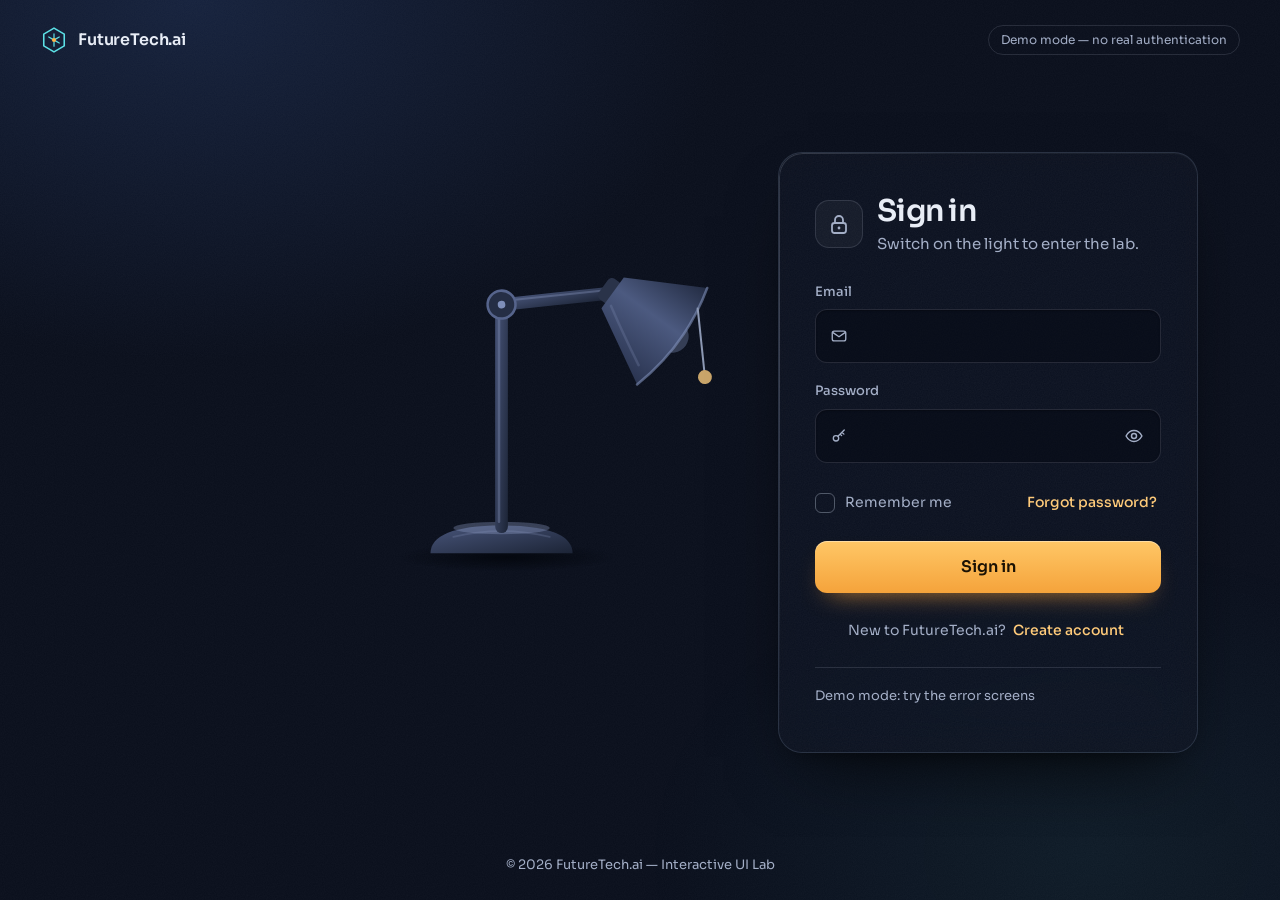
==== dashboard.html @ ab02d903 "feat: protected dashboard, profile edit, sign out, cross-tab sign-out, page transitions Co-Authored-" ====
<!DOCTYPE html>
<html lang="en">
<head>
  <meta charset="UTF-8">
  <meta name="viewport" content="width=device-width, initial-scale=1, viewport-fit=cover">
  <meta name="description" content="Your FutureTech.ai dashboard.">
  <meta name="theme-color" content="#0A0F1C">
  <meta name="robots" content="noindex">
  <title>FutureTech.ai — Dashboard</title>
  <script src="js/vt-guard.js"></script>

  <link rel="icon" href="icons/favicon.svg" type="image/svg+xml">

  <!-- Sora typeface (free, Google Fonts). The page falls back to system fonts if offline. -->
  <link rel="preconnect" href="https://fonts.googleapis.com">
  <link rel="preconnect" href="https://fonts.gstatic.com" crossorigin>
  <link rel="stylesheet" href="https://fonts.googleapis.com/css2?family=Sora:wght@300;400;500;600;700&display=swap">

  <link rel="stylesheet" href="css/tokens.css">
  <link rel="stylesheet" href="css/base.css">
  <link rel="stylesheet" href="css/card.css">
  <link rel="stylesheet" href="css/dashboard.css">
</head>
<!-- is-guarding hides everything private until the session check passes -->
<body class="is-guarding">
  <a class="skip-link" href="#dash-card">Skip to your account</a>

  <!-- Decorative background layers -->
  <div class="ambient" aria-hidden="true"></div>
  <div class="particles" id="particles" aria-hidden="true"></div>

  <header class="topbar">
    <div class="topbar__brand">
      <a class="brand" href="dashboard.html" aria-label="FutureTech.ai dashboard">
        <svg class="brand__mark" viewBox="0 0 32 32" aria-hidden="true" focusable="false">
          <path d="M16 2.5l11.7 6.75v13.5L16 29.5 4.3 22.75V9.25z" fill="none" stroke="currentColor" stroke-width="1.8"/>
          <path d="M16 9v5m0 4v5M10 12.5l4.3 2.5m3.4 2l4.3 2.5M22 12.5l-4.3 2.5" stroke="currentColor" stroke-width="1.4" stroke-linecap="round"/>
          <circle cx="16" cy="16" r="2.4" fill="#FFB547"/>
        </svg>
        <span>FutureTech.ai</span>
      </a>

      <!-- Small desk lamp: stays lit while you're signed in -->
      <svg class="mini-lamp vt-lamp" id="mini-lamp" viewBox="0 0 72 60" role="img" aria-label="Desk lamp, light on" focusable="false">
        <defs>
          <linearGradient id="miniBeam" x1="0" y1="0" x2="0" y2="1">
            <stop offset="0" stop-color="#FFE0A3" stop-opacity=".55"/>
            <stop offset="1" stop-color="#FFB547" stop-opacity="0"/>
          </linearGradient>
          <radialGradient id="miniHalo">
            <stop offset="0" stop-color="#FFF4D6" stop-opacity=".95"/>
            <stop offset="1" stop-color="#FFB547" stop-opacity="0"/>
          </radialGradient>
        </defs>
        <polygon class="mini-lamp__beam" points="44,24 56,24 72,60 30,60" fill="url(#miniBeam)"/>
        <ellipse cx="17" cy="56" rx="13" ry="3" fill="#2A3450"/>
        <rect x="15.5" y="18" width="3" height="37" rx="1.5" fill="#48557A"/>
        <rect x="16" y="15.5" width="28" height="3" rx="1.5" fill="#48557A" transform="rotate(-8 17 17)"/>
        <circle class="mini-lamp__halo" cx="50" cy="24" r="10" fill="url(#miniHalo)"/>
        <path d="M44 9h8l7 15q-11 3-22 0z" fill="#4C5A80"/>
        <circle class="mini-lamp__bulb" cx="50" cy="24" r="3.4"/>
        <circle cx="17" cy="17" r="3" fill="#252E45" stroke="#9C8A6E" stroke-width="1"/>
      </svg>
    </div>

    <div class="topbar__actions">
      <button type="button" class="install-btn" id="install-btn" hidden>
        <svg viewBox="0 0 24 24" aria-hidden="true" focusable="false"><path d="M12 4v11m0 0l-4.5-4.5M12 15l4.5-4.5M5 19.5h14" fill="none" stroke="currentColor" stroke-width="1.8" stroke-linecap="round" stroke-linejoin="round"/></svg>
        <span>Install app</span>
      </button>
      <span class="demo-badge" id="demo-badge" hidden>Demo mode<span class="demo-badge__more"> — no real authentication</span></span>
      <button type="button" class="btn-ghost btn-small signout-btn" id="signout-btn">
        <svg viewBox="0 0 24 24" aria-hidden="true" focusable="false"><path d="M14 5H7a2 2 0 0 0-2 2v10a2 2 0 0 0 2 2h7M16 8l4 4-4 4M20 12H10" fill="none" stroke="currentColor" stroke-width="1.8" stroke-linecap="round" stroke-linejoin="round"/></svg>
        <span>Sign out</span>
      </button>
    </div>
  </header>

  <main class="dash">
    <p class="dash__checking" id="dash-checking" role="status">Checking your session…</p>
    <noscript><p class="dash__noscript">The dashboard needs JavaScript. <a href="index.html">Back to sign in</a></p></noscript>

    <section class="card vt-card dash-card" id="dash-card" aria-labelledby="welcome-title" tabindex="-1">
      <div class="card__shade" aria-hidden="true"></div>
      <div class="card__light" aria-hidden="true"></div>
      <div class="card__noise" aria-hidden="true"></div>

      <div class="card__body">
        <div class="card__head">
          <span class="lock" id="lock" role="img" aria-label="Unlocked">
            <svg viewBox="0 0 24 24" aria-hidden="true" focusable="false">
              <path class="lock__shackle" d="M8 11V8a4 4 0 0 1 8 0v3" fill="none" stroke="currentColor" stroke-width="1.8" stroke-linecap="round"/>
              <rect x="5" y="11" width="14" height="10" rx="2.5" fill="none" stroke="currentColor" stroke-width="1.8"/>
              <circle cx="12" cy="16" r="1.4" fill="currentColor"/>
            </svg>
          </span>
          <div>
            <h1 id="welcome-title" tabindex="-1">Welcome, <span id="welcome-name"></span></h1>
            <p class="card__sub">The light is on. You’re signed in.</p>
          </div>
        </div>

        <p class="form-message" id="dash-message" role="status" aria-live="polite"></p>

        <h2 class="dash__heading">Your account</h2>
        <dl class="details">
          <div class="details__row">
            <dt>Email</dt>
            <dd id="detail-email"></dd>
          </div>
          <div class="details__row">
            <dt>Member since</dt>
            <dd id="detail-created"></dd>
          </div>
          <div class="details__row">
            <dt>Email status</dt>
            <dd id="detail-confirmed"></dd>
          </div>
        </dl>

        <form class="profile-form" id="profile-form" novalidate>
          <h2 class="dash__heading">Profile</h2>
          <div class="field">
            <label for="profile-name">Full name</label>
            <div class="field__control">
              <svg class="field__icon" viewBox="0 0 24 24" aria-hidden="true" focusable="false">
                <circle cx="12" cy="8.5" r="3.8" fill="none" stroke="currentColor" stroke-width="1.8"/>
                <path d="M4.5 20c1.2-3.6 4-5.4 7.5-5.4s6.3 1.8 7.5 5.4" fill="none" stroke="currentColor" stroke-width="1.8" stroke-linecap="round"/>
              </svg>
              <input id="profile-name" name="name" type="text" autocomplete="name" autocapitalize="words" enterkeyhint="done" maxlength="100" required aria-describedby="profile-name-error">
            </div>
            <p class="field__error" id="profile-name-error"></p>
          </div>
          <p class="form-message" id="profile-message" role="status" aria-live="polite"></p>
          <button type="submit" class="btn-primary" id="profile-submit">
            <span class="btn__spinner" aria-hidden="true"></span>
            <span class="btn__label">Save changes</span>
          </button>
        </form>
      </div>
    </section>
  </main>

  <!-- Screen-reader announcements for lamp and auth state -->
  <p class="sr-only" id="sr-status" role="status" aria-live="polite" aria-atomic="true"></p>

  <footer class="footer">
    <p>© 2026 FutureTech.ai — Interactive UI Lab</p>
  </footer>

  <script type="module" src="js/pages/dashboard.js"></script>
</body>
</html>
---- css/tokens.css ----
/* =========================================================
   FutureTech.ai — design tokens
   Colours, type, radii and easing shared by every page.
   ========================================================= */

:root {
  /* Palette: a cool midnight room, warmed by one lamp */
  --night: #0A0F1C;
  --night-2: #131C31;
  --glass: rgba(20, 28, 46, 0.58);
  --line: rgba(201, 211, 230, 0.14);
  --text: #E8EDF6;
  --muted: #A3AEC6;
  --amber: #FFB547;
  --amber-soft: #FFD58A;
  --amber-link: #FFCB7A;
  --cyan: #5CE1E6;
  --danger: #FFA8A8;

  --radius-card: 24px;
  --radius-field: 12px;
  --ease-out: cubic-bezier(0.22, 1, 0.36, 1);
  --ease-spring: cubic-bezier(0.34, 1.45, 0.5, 1);
  /* Lamp tilt: spring fallback for browsers without linear() */
  --ease-lamp: cubic-bezier(0.34, 1.3, 0.5, 1);
  --caret: var(--amber);

  --tilt: -6deg; /* lamp head angle, changed by page state */

  font-family: "Sora", system-ui, -apple-system, "Segoe UI", Roboto, "Helvetica Neue", Arial, sans-serif;
  color-scheme: dark;
}

/* A real damped spring (small overshoot, then settle) where linear() is supported */
@supports (transition-timing-function: linear(0, 1)) {
  :root {
    --ease-lamp: linear(0, 0.062, 0.211, 0.401, 0.594, 0.767, 0.907, 1.01, 1.076, 1.11, 1.12, 1.112,
      1.094, 1.071, 1.048, 1.028, 1.011, 0.999, 0.991, 0.987, 0.986, 0.987, 0.989, 0.991, 1);
  }
}
---- css/base.css ----
/* =========================================================
   FutureTech.ai — base layer
   Reset, page background, particles, top bar, stage layout
   and footer. Page states live on <body>:
     .is-peeking  password field focused → lamp leans in
     .is-lit      lamp switched on       → warm light spreads
     .is-authed   sign-in complete       → lock opens
     .is-flickering  failed sign-in      → bulb flickers out
   ========================================================= */

*,
*::before,
*::after { box-sizing: border-box; }

html,
body { margin: 0; overflow-x: hidden; }

body {
  min-height: 100vh;
  min-height: 100dvh;
  display: flex;
  flex-direction: column;
  position: relative;
  color: var(--text);
  line-height: 1.5;
  background:
    radial-gradient(900px 600px at 15% 0%, #16223D 0%, transparent 60%),
    var(--night);
  -webkit-font-smoothing: antialiased;
}

/* Very light film grain over the whole page: stops gradient banding */
body::after {
  content: "";
  position: fixed;
  inset: 0;
  z-index: 0;
  pointer-events: none;
  opacity: 0.035;
  background-image: url("data:image/svg+xml,%3Csvg xmlns='http://www.w3.org/2000/svg' width='160' height='160'%3E%3Cfilter id='n'%3E%3CfeTurbulence type='fractalNoise' baseFrequency='.9' numOctaves='2' stitchTiles='stitch'/%3E%3CfeColorMatrix values='0 0 0 0 1  0 0 0 0 1  0 0 0 0 1  0 0 0 .9 0'/%3E%3C/filter%3E%3Crect width='100%25' height='100%25' filter='url(%23n)'/%3E%3C/svg%3E");
}

/* Slow, cool "breathing" glow in the far corner — the room before the lamp */
body::before {
  content: "";
  position: fixed;
  inset: auto -20vw -30vh auto;
  width: 70vw;
  height: 70vh;
  background: radial-gradient(closest-side, rgba(92, 225, 230, 0.06), transparent);
  pointer-events: none;
  animation: breathe 12s ease-in-out infinite;
}

@keyframes breathe {
  0%, 100% { opacity: 0.5; transform: scale(1); }
  50%      { opacity: 1;   transform: scale(1.08); }
}

/* Warm room light, faded in when the lamp is on */
.ambient {
  position: fixed;
  inset: 0;
  pointer-events: none;
  background: radial-gradient(520px 460px at 32% 22%, rgba(255, 170, 60, 0.16), transparent 70%);
  opacity: 0;
  transition: opacity 0.9s var(--ease-out);
}
.is-peeking .ambient,
.is-glowing .ambient { opacity: 0.3; }
.is-lit .ambient     { opacity: 1; }

/* ---------- Floating dust particles ---------- */
.particles {
  position: fixed;
  inset: 0;
  overflow: hidden;
  pointer-events: none;
}
.particle {
  position: absolute;
  bottom: -12px;
  width: var(--s);
  height: var(--s);
  border-radius: 50%;
  background: rgba(170, 190, 225, 0.55);
  opacity: 0;
  animation: drift var(--d) linear var(--delay) infinite;
  transition: background-color 0.9s, box-shadow 0.9s;
}
.is-lit .particle {
  background: rgba(255, 210, 140, 0.8);
  box-shadow: 0 0 6px rgba(255, 181, 71, 0.6);
}
@keyframes drift {
  0%   { transform: translate3d(0, 0, 0); opacity: 0; }
  12%  { opacity: var(--o); }
  88%  { opacity: var(--o); }
  100% { transform: translate3d(var(--x), -108vh, 0); opacity: 0; }
}

/* Visually hidden, still read by screen readers */
.sr-only {
  position: absolute;
  width: 1px;
  height: 1px;
  margin: -1px;
  padding: 0;
  overflow: hidden;
  clip: rect(0 0 0 0);
  white-space: nowrap;
  border: 0;
}

/* ---------- Skip link ---------- */
.skip-link {
  position: absolute;
  left: 16px;
  top: -60px;
  z-index: 10;
  padding: 10px 14px;
  border-radius: 10px;
  background: var(--amber);
  color: #1B1204;
  font-weight: 600;
  text-decoration: none;
  transition: top 0.2s;
}
.skip-link:focus { top: 12px; }

/* ---------- Top bar ---------- */
.topbar {
  position: relative;
  z-index: 2;
  display: flex;
  align-items: center;
  justify-content: space-between;
  gap: 12px;
  padding: 18px clamp(16px, 4vw, 40px);
  padding-top: max(18px, env(safe-area-inset-top));
  padding-left: max(clamp(16px, 4vw, 40px), env(safe-area-inset-left));
  padding-right: max(clamp(16px, 4vw, 40px), env(safe-area-inset-right));
}
.brand {
  display: inline-flex;
  align-items: center;
  gap: 10px;
  min-height: 44px;
  color: var(--text);
  font-weight: 600;
  font-size: 1rem;
  letter-spacing: -0.01em;
  text-decoration: none;
  border-radius: 8px;
}
.brand__mark { width: 28px; height: 28px; color: var(--cyan); flex: none; }
.topbar__actions {
  display: flex;
  align-items: center;
  gap: 10px;
  min-width: 0;
}
.install-btn {
  display: inline-flex;
  align-items: center;
  gap: 6px;
  min-height: 44px;
  padding: 0 14px;
  border: 1px solid rgba(92, 225, 230, 0.35);
  border-radius: 999px;
  background: rgba(92, 225, 230, 0.06);
  color: #C8F4F6;
  font: inherit;
  font-size: 0.8125rem;
  font-weight: 500;
  cursor: pointer;
  transition: background-color 0.2s, border-color 0.2s;
}
.install-btn[hidden] { display: none; }
.install-btn svg { width: 16px; height: 16px; flex: none; }
.install-btn:hover { background: rgba(92, 225, 230, 0.12); border-color: rgba(92, 225, 230, 0.55); }
.install-btn:focus-visible { outline: 2px solid var(--cyan); outline-offset: 3px; }
@media (max-width: 419px) {
  .install-btn span { position: absolute; width: 1px; height: 1px; overflow: hidden; clip: rect(0 0 0 0); white-space: nowrap; }
  .install-btn { width: 44px; justify-content: center; padding: 0; }
}

.demo-badge {
  font-size: 0.75rem;
  color: var(--muted);
  border: 1px solid var(--line);
  border-radius: 999px;
  padding: 5px 12px;
  white-space: nowrap;
}
/* Short badge on phones; the full wording stays available to screen readers */
@media (max-width: 559px) {
  .demo-badge__more {
    position: absolute;
    width: 1px;
    height: 1px;
    overflow: hidden;
    clip: rect(0 0 0 0);
    white-space: nowrap;
  }
}

/* ---------- Stage layout (mobile first: lamp above card) ---------- */
.stage {
  position: relative;
  z-index: 1;
  flex: 1;
  width: 100%;
  max-width: 1180px;
  margin: 0 auto;
  padding: 0 max(16px, env(safe-area-inset-right)) 16px max(16px, env(safe-area-inset-left));
  display: grid;
  grid-template-columns: minmax(0, 1fr);
  justify-items: center;
  align-content: center;
  overflow: clip; /* keeps the light beam from creating scrollbars */
}

/* ---------- Focus states (keyboard) ---------- */
.brand:focus-visible,
.link-btn:focus-visible,
.toggle-pass:focus-visible,
.btn-ghost:focus-visible {
  outline: 2px solid var(--cyan);
  outline-offset: 3px;
}
.btn-primary:focus-visible {
  outline: 2px solid var(--cyan);
  outline-offset: 3px;
}

/* ---------- Footer ---------- */
.footer {
  position: relative;
  z-index: 1;
  padding: 18px 16px 26px;
  padding-bottom: max(26px, calc(env(safe-area-inset-bottom) + 12px));
  text-align: center;
}
.footer p { margin: 0; font-size: 0.8125rem; color: var(--muted); }

/* ---------- Offline banner (added by pwa.js) ---------- */
.offline-banner {
  position: fixed;
  left: 50%;
  bottom: max(16px, env(safe-area-inset-bottom));
  z-index: 20;
  width: max-content;
  max-width: calc(100vw - 32px);
  margin: 0;
  padding: 10px 16px;
  transform: translateX(-50%);
  border-radius: 12px;
  border: 1px solid rgba(255, 138, 138, 0.35);
  background: rgba(30, 14, 18, 0.94);
  color: #FFD2D2;
  font-size: 0.875rem;
  text-align: center;
  box-shadow: 0 12px 30px -12px rgba(0, 0, 0, 0.7);
}
.offline-banner[hidden] { display: none; }

/* =========================================================
   Page transitions
   ---------------------------------------------------------
   Cross-document View Transitions (Chromium 126+, Safari 18.2+):
   the lamp and the card morph from one page to the next.
   Other browsers: transitions.js fades out, the page fades in.
   ========================================================= */
@media (prefers-reduced-motion: no-preference) {
  @view-transition { navigation: auto; }
  .vt-lamp { view-transition-name: lamp; }
  .vt-card { view-transition-name: card; }
  ::view-transition-group(*) {
    animation-duration: 0.45s;
    animation-timing-function: cubic-bezier(0.22, 1, 0.36, 1);
  }
  ::view-transition-old(root),
  ::view-transition-new(root) { animation-duration: 0.3s; }
}

html.is-page-leaving body {
  opacity: 0;
  transition: opacity 0.2s ease-out;
}
@supports not (view-transition-name: none) {
  body { animation: page-in 0.35s var(--ease-out) both; }
}
@keyframes page-in {
  from { opacity: 0; }
  to   { opacity: 1; }
}

/* =========================================================
   Breakpoints
   ========================================================= */

/* Tablet and up: lamp beside the card, leaning toward it */
@media (min-width: 760px) {
  .stage {
    grid-template-columns: minmax(200px, 1fr) minmax(380px, 420px);
    column-gap: clamp(0px, 3vw, 56px);
    align-items: center;
    padding: 12px 32px 24px;
  }
  .ambient { background: radial-gradient(640px 520px at 40% 45%, rgba(255, 170, 60, 0.16), transparent 70%); }
}

@media (min-width: 1200px) {
  .stage { column-gap: 72px; }
}

/* Reduced motion: nothing moves or flickers; colour and opacity
   changes stay as short, simple fades. */
@media (prefers-reduced-motion: reduce) {
  *,
  *::before,
  *::after {
    animation: none !important;
    scroll-behavior: auto !important;
  }
  .particles { display: none; }
}
---- css/card.css ----
/* =========================================================
   FutureTech.ai — glass card
   Card, form fields, buttons, messages and success panel.
   ========================================================= */

/* ---------- Glass login card ---------- */
.card {
  /* Where the lamp light hits the card. Mobile: lamp is above-left. */
  --light-at: 22% -14%;
  --light-size: 130% 78%;

  position: relative;
  z-index: 1;
  width: 100%;
  max-width: 420px;
  border-radius: var(--radius-card);
  background: var(--glass);
  border: 1px solid var(--line);
  -webkit-backdrop-filter: blur(18px) saturate(140%);
  backdrop-filter: blur(18px) saturate(140%);
  /* Layered edge: thin inner top highlight + soft outer and contact shadows */
  box-shadow:
    inset 0 1px 0 rgba(255, 255, 255, 0.07),
    0 34px 70px -30px rgba(0, 0, 0, 0.78),
    0 10px 22px -14px rgba(0, 0, 0, 0.55);
  overflow: hidden;
  transition: transform 0.4s var(--ease-out), border-color 0.8s, box-shadow 0.8s;
}

/* Lower blur on small screens: cheaper to render on mid-range phones */
@media (max-width: 599px) {
  .card {
    -webkit-backdrop-filter: blur(10px) saturate(130%);
    backdrop-filter: blur(10px) saturate(130%);
  }
}
/* No backdrop-filter support: a solid-enough panel keeps text readable */
@supports not ((backdrop-filter: blur(1px)) or (-webkit-backdrop-filter: blur(1px))) {
  .card { background: rgba(16, 22, 38, 0.95); }
}

/* Darkening layer (room is dim) and warm light layer (lamp is on) */
.card__shade,
.card__light,
.card__noise {
  position: absolute;
  inset: 0;
  pointer-events: none;
  transition: opacity 0.9s var(--ease-out);
}
.card__shade { background: rgba(4, 7, 14, 0.36); }
.card__light {
  background:
    radial-gradient(var(--light-size) at var(--light-at), rgba(255, 190, 90, 0.28), transparent 62%),
    linear-gradient(180deg, rgba(255, 200, 120, 0.05), transparent 40%);
  opacity: 0;
}
/* Very light grain: prevents banding in the glass gradients */
.card__noise {
  opacity: 0.05;
  background-image: url("data:image/svg+xml,%3Csvg xmlns='http://www.w3.org/2000/svg' width='140' height='140'%3E%3Cfilter id='n'%3E%3CfeTurbulence type='fractalNoise' baseFrequency='.85' numOctaves='2' stitchTiles='stitch'/%3E%3CfeColorMatrix values='0 0 0 0 1  0 0 0 0 1  0 0 0 0 1  0 0 0 .9 0'/%3E%3C/filter%3E%3Crect width='100%25' height='100%25' filter='url(%23n)'/%3E%3C/svg%3E");
}
.is-peeking .card__shade { opacity: 0.75; }
.is-peeking .card__light { opacity: 0.3; }
.is-lit .card__shade { opacity: 0; }
.is-lit .card__light { opacity: 1; }

/* Specular edge: a bright rim on the side facing the lamp.
   ::before is the cool resting rim, ::after the warm lit rim. */
@supports (mask-composite: exclude) or (-webkit-mask-composite: xor) {
  .card::before,
  .card::after {
    content: "";
    position: absolute;
    inset: 0;
    z-index: 2;
    border-radius: inherit;
    padding: 1px;
    pointer-events: none;
    -webkit-mask: linear-gradient(#000 0 0) content-box, linear-gradient(#000 0 0);
    -webkit-mask-composite: xor;
    mask: linear-gradient(#000 0 0) content-box exclude, linear-gradient(#000 0 0);
    transition: opacity 0.9s var(--ease-out);
  }
  .card::before {
    background: radial-gradient(var(--light-size) at var(--light-at), rgba(220, 230, 255, 0.28), transparent 60%);
  }
  .card::after {
    background: radial-gradient(var(--light-size) at var(--light-at), rgba(255, 226, 170, 0.9), rgba(255, 190, 100, 0.25) 45%, transparent 70%);
    opacity: 0;
  }
  .is-peeking .card::after { opacity: 0.3; }
  .is-lit .card::after { opacity: 1; }
}

/* Lamp on: warm border and a shadow tinted by the light */
.is-lit .card {
  border-color: rgba(255, 200, 120, 0.3);
  box-shadow:
    inset 0 1px 0 rgba(255, 236, 200, 0.14),
    0 34px 74px -30px rgba(40, 20, 0, 0.8),
    0 10px 22px -14px rgba(20, 10, 0, 0.6),
    0 0 70px -24px rgba(255, 181, 71, 0.45);
}

@media (hover: hover) {
  .card:hover {
    transform: translateY(-2px);
    border-color: rgba(201, 211, 230, 0.22);
  }
  .is-lit .card:hover { border-color: rgba(255, 200, 120, 0.4); }
}

.card.is-shaking { animation: shake 0.45s var(--ease-out); }
@keyframes shake {
  0%, 100% { transform: translateX(0); }
  18% { transform: translateX(-10px); }
  36% { transform: translateX(8px); }
  54% { transform: translateX(-6px); }
  72% { transform: translateX(4px); }
  88% { transform: translateX(-2px); }
}

.card__body {
  position: relative;
  z-index: 1;
  padding: 28px 22px 26px;
}

.card__head {
  display: flex;
  align-items: center;
  gap: 14px;
  margin-bottom: 26px;
}
.card__head h1 {
  margin: 0;
  font-size: clamp(1.5rem, 1.25rem + 1vw, 1.875rem);
  font-weight: 600;
  letter-spacing: -0.025em;
  line-height: 1.2;
}
.card__sub {
  margin: 4px 0 0;
  font-size: 0.9375rem;
  color: var(--muted);
}

/* Lock badge */
.lock {
  flex: none;
  width: 48px;
  height: 48px;
  display: grid;
  place-items: center;
  border-radius: 14px;
  color: var(--muted);
  background: rgba(255, 255, 255, 0.04);
  border: 1px solid var(--line);
  transition: color 0.6s, background-color 0.6s, border-color 0.6s, box-shadow 0.6s;
}
.lock svg { width: 24px; height: 24px; overflow: visible; }
.lock__shackle {
  transform-box: fill-box;
  transform-origin: 100% 100%;
  transition: transform 0.7s var(--ease-spring);
}
.is-authed .lock {
  color: var(--amber);
  background: rgba(255, 181, 71, 0.12);
  border-color: rgba(255, 181, 71, 0.35);
  box-shadow: 0 0 24px -6px rgba(255, 181, 71, 0.6);
}
.is-authed .lock__shackle { transform: translateY(-2px) rotate(24deg); }

/* ---------- Panels (sign in / create account / forgot…) ---------- */
.panels { position: relative; }
.panels.is-resizing { overflow: clip; }
.panel {
  opacity: 0;
  transform: translateY(8px);
  transition: opacity 0.28s var(--ease-out), transform 0.36s var(--ease-out);
}
.panel.is-visible { opacity: 1; transform: none; }
.panel.is-leaving { opacity: 0; transform: translateY(-6px); transition-duration: 0.18s; }

/* ---------- Form fields ---------- */

.field { margin-bottom: 18px; }
.field label {
  display: block;
  margin-bottom: 8px;
  font-size: 0.8125rem;
  font-weight: 500;
  color: var(--muted);
  transition: color 0.25s var(--ease-out), transform 0.3s var(--ease-out);
  transform-origin: left center;
}
.field:focus-within label { color: var(--amber-soft); transform: translateX(2px); }

.field__control {
  position: relative;
  display: flex;
  align-items: center;
  border-radius: var(--radius-field);
  background: rgba(6, 10, 20, 0.55);
  border: 1px solid var(--line);
  box-shadow: inset 0 1px 2px rgba(0, 0, 0, 0.25);
  transition: border-color 0.25s var(--ease-out), box-shadow 0.25s var(--ease-out), background-color 0.25s var(--ease-out);
}
.field__control:hover { border-color: rgba(201, 211, 230, 0.24); }
.field__control:focus-within {
  border-color: rgba(255, 181, 71, 0.65);
  background: rgba(6, 10, 20, 0.72);
  box-shadow: inset 0 1px 2px rgba(0, 0, 0, 0.25), 0 0 0 4px rgba(255, 181, 71, 0.14);
}

.field__icon {
  flex: none;
  width: 18px;
  height: 18px;
  margin-left: 14px;
  color: var(--muted);
  transition: color 0.25s var(--ease-out), transform 0.3s var(--ease-spring);
}
.field__control:focus-within .field__icon {
  color: var(--amber);
  transform: scale(1.08);
}

.field input {
  flex: 1;
  min-width: 0;
  min-height: 50px;
  padding: 14px 14px 14px 12px;
  border: 0;
  outline: 0;
  background: transparent;
  color: var(--text);
  caret-color: var(--caret);
  font: inherit;
  font-size: 1rem; /* 16px prevents iOS zoom on focus */
}
.field input::placeholder { color: #8894AE; opacity: 1; }
.field input:-webkit-autofill {
  -webkit-text-fill-color: var(--text);
  -webkit-box-shadow: 0 0 0 1000px #0B111F inset;
  caret-color: var(--caret);
}

.toggle-pass {
  flex: none;
  display: grid;
  place-items: center;
  width: 44px;
  height: 44px;
  margin-right: 4px;
  padding: 0;
  border: 0;
  border-radius: 10px;
  background: transparent;
  color: var(--muted);
  cursor: pointer;
  transition: color 0.2s, background-color 0.2s;
}
.toggle-pass:hover { color: var(--text); background: rgba(255, 255, 255, 0.05); }
.toggle-pass svg { width: 20px; height: 20px; overflow: visible; }

/* Eye icon morphs: the slash draws across and the pupil narrows */
.eye__slash {
  stroke-dasharray: 23;
  stroke-dashoffset: 23;
  transition: stroke-dashoffset 0.3s var(--ease-out);
}
.eye__pupil {
  transform-box: fill-box;
  transform-origin: center;
  transition: transform 0.3s var(--ease-spring), opacity 0.3s;
}
.toggle-pass[aria-pressed="true"] .eye__slash { stroke-dashoffset: 0; }
.toggle-pass[aria-pressed="true"] .eye__pupil { transform: scale(0.55); opacity: 0.7; }

/* Validation */
.field.has-error .field__control {
  border-color: rgba(255, 138, 138, 0.75);
  box-shadow: 0 0 0 4px rgba(255, 138, 138, 0.12);
}
.field.has-error label { color: var(--danger); }
.field__error {
  margin: 6px 0 0;
  font-size: 0.8125rem;
  color: var(--danger);
  animation: rise 0.3s var(--ease-out);
}
.field__error:empty { display: none; }

/* Remember me + forgot */
.form-row {
  display: flex;
  flex-wrap: wrap;
  align-items: center;
  justify-content: space-between;
  gap: 4px 12px;
  margin: 0 0 16px;
}

.check {
  position: relative;
  display: inline-flex;
  align-items: center;
  gap: 10px;
  min-height: 44px;
  font-size: 0.875rem;
  color: var(--muted);
  cursor: pointer;
  user-select: none;
}
.check input {
  position: absolute;
  opacity: 0;
  width: 1px;
  height: 1px;
  margin: 0;
}
.check__box {
  display: grid;
  place-items: center;
  width: 20px;
  height: 20px;
  border-radius: 6px;
  border: 1px solid rgba(201, 211, 230, 0.35);
  color: #1B1204;
  transition: background-color 0.2s, border-color 0.2s, transform 0.2s var(--ease-spring);
}
.check__box svg { width: 14px; height: 14px; }
/* The tick draws itself in */
.check__box path {
  stroke-dasharray: 14;
  stroke-dashoffset: 14;
  transition: stroke-dashoffset 0.28s var(--ease-out) 0.05s;
}
.check:hover .check__box { border-color: rgba(255, 200, 120, 0.6); }
.check input:checked + .check__box { background: var(--amber); border-color: var(--amber); }
.check input:checked + .check__box path { stroke-dashoffset: 0; }
.check:active .check__box { transform: scale(0.9); }
.check input:focus-visible + .check__box { outline: 2px solid var(--cyan); outline-offset: 3px; }

.link-btn {
  display: inline-flex;
  align-items: center;
  min-height: 44px;
  padding: 0 4px;
  border: 0;
  background: none;
  color: var(--amber-link);
  font: inherit;
  font-size: 0.875rem;
  font-weight: 500;
  cursor: pointer;
  border-radius: 6px;
  text-underline-offset: 4px;
  vertical-align: middle;
}
a.link-btn { text-decoration: none; }
.link-btn:hover { text-decoration: underline; }

/* Status / error message: slides in gently; role="status" announces it */
.form-message {
  margin: 0 0 16px;
  padding: 10px 12px;
  border-radius: 10px;
  font-size: 0.8125rem;
  line-height: 1.45;
  animation: rise 0.35s var(--ease-out);
}
.form-message:empty { display: none; }
.form-message.is-error { color: #FFC2C2; background: rgba(255, 120, 120, 0.08); border: 1px solid rgba(255, 138, 138, 0.28); }
.form-message.is-info  { color: #C8F4F6; background: rgba(92, 225, 230, 0.06); border: 1px solid rgba(92, 225, 230, 0.22); }
.form-message.is-success { color: #FFE2B0; background: rgba(255, 181, 71, 0.08); border: 1px solid rgba(255, 181, 71, 0.28); }

@keyframes rise {
  from { opacity: 0; transform: translateY(6px); }
  to   { opacity: 1; transform: none; }
}

/* ---------- Buttons ---------- */
.btn-primary {
  position: relative;
  display: flex;
  align-items: center;
  justify-content: center;
  width: 100%;
  min-height: 52px;
  padding: 0 52px; /* room for the spinner, so the label never moves */
  border: 0;
  border-radius: var(--radius-field);
  background: linear-gradient(180deg, #FFC766, #F5A33B);
  color: #1B1204;
  font: inherit;
  font-size: 1rem;
  font-weight: 600;
  cursor: pointer;
  box-shadow: 0 12px 26px -14px rgba(255, 166, 61, 0.8), inset 0 1px 0 rgba(255, 255, 255, 0.4);
  transition: transform 0.2s var(--ease-out), box-shadow 0.25s, filter 0.25s;
}
.btn-primary:hover {
  transform: translateY(-1px);
  filter: brightness(1.05);
  box-shadow: 0 16px 34px -12px rgba(255, 166, 61, 0.9), inset 0 1px 0 rgba(255, 255, 255, 0.4);
}
.btn-primary:active {
  transform: translateY(1px) scale(0.98);
  filter: brightness(0.96);
  box-shadow: 0 6px 14px -10px rgba(255, 166, 61, 0.8), inset 0 1px 2px rgba(80, 40, 0, 0.25);
  transition-duration: 0.08s;
}
.btn-primary[aria-busy="true"] { cursor: progress; }

.btn__spinner {
  position: absolute;
  right: 18px;
  top: 50%;
  width: 18px;
  height: 18px;
  margin-top: -9px;
  border-radius: 50%;
  border: 2px solid rgba(27, 18, 4, 0.25);
  border-top-color: #1B1204;
  opacity: 0;
  transform: scale(0.5);
  transition: opacity 0.2s, transform 0.25s var(--ease-spring);
}
.btn-primary[aria-busy="true"] .btn__spinner {
  opacity: 1;
  transform: scale(1);
  animation: spin 0.7s linear infinite;
}
@keyframes spin { to { transform: rotate(360deg); } }

.btn-ghost {
  min-height: 46px;
  padding: 0 22px;
  border-radius: var(--radius-field);
  border: 1px solid rgba(255, 200, 120, 0.35);
  background: rgba(255, 181, 71, 0.06);
  color: var(--amber-soft);
  font: inherit;
  font-size: 0.9375rem;
  font-weight: 500;
  cursor: pointer;
  transition: background-color 0.2s, border-color 0.2s, transform 0.2s var(--ease-out);
}
.btn-ghost:hover { background: rgba(255, 181, 71, 0.12); border-color: rgba(255, 200, 120, 0.5); transform: translateY(-1px); }
.btn-ghost:active { transform: scale(0.97); transition-duration: 0.08s; }

.alt {
  margin: 16px 0 0;
  text-align: center;
  font-size: 0.875rem;
  color: var(--muted);
}

/* ---------- Success panel ---------- */
.success {
  text-align: center;
  padding: 8px 0 4px;
}
.success .btn-ghost { display: inline-flex; align-items: center; text-decoration: none; }
.success h2 {
  margin: 14px 0 8px;
  font-size: 1.375rem;
  font-weight: 600;
  letter-spacing: -0.02em;
  outline: none;
  overflow-wrap: anywhere;
}
.success p {
  margin: 0 auto 22px;
  max-width: 32ch;
  font-size: 0.9375rem;
  color: var(--muted);
}

.success__icon {
  position: relative;
  width: 72px;
  height: 72px;
  margin: 0 auto;
}
.success__icon svg { position: relative; width: 100%; height: 100%; }
.success__ring,
.success__tick {
  fill: none;
  stroke: var(--amber);
  stroke-width: 3;
  stroke-linecap: round;
  stroke-linejoin: round;
}
.success__ring { stroke-dasharray: 164; stroke-dashoffset: 164; }
.success__tick { stroke-dasharray: 40; stroke-dashoffset: 40; }
.success.is-visible .success__ring { animation: draw 0.7s var(--ease-out) 0.1s forwards; }
.success.is-visible .success__tick { animation: draw 0.45s var(--ease-out) 0.65s forwards; }
@keyframes draw { to { stroke-dashoffset: 0; } }

.success__burst {
  position: absolute;
  inset: 0;
  border-radius: 50%;
  background: radial-gradient(closest-side, rgba(255, 181, 71, 0.45), transparent);
  opacity: 0;
}
.success.is-visible .success__burst { animation: burst 1.1s var(--ease-out) 0.55s; }
@keyframes burst {
  0%   { opacity: 0.9; transform: scale(0.6); }
  100% { opacity: 0;   transform: scale(2.1); }
}

/* ---------- Password strength meter ---------- */
.strength { margin-top: 10px; }
.strength__bars {
  display: grid;
  grid-template-columns: repeat(3, 1fr);
  gap: 6px;
}
.strength__bars span {
  height: 4px;
  border-radius: 2px;
  background: rgba(201, 211, 230, 0.16);
  transition: background-color 0.3s var(--ease-out);
}
.strength[data-level="weak"] .strength__bars span:nth-child(1) { background: #FF8A8A; }
.strength[data-level="okay"] .strength__bars span:nth-child(-n+2) { background: var(--amber); }
.strength[data-level="strong"] .strength__bars span { background: #7EE0A1; }
.strength__text {
  margin: 6px 0 0;
  font-size: 0.8125rem;
  color: var(--muted);
}
.strength[data-level="weak"] .strength__text { color: var(--danger); }
.strength[data-level="strong"] .strength__text { color: #9BEBB8; }

/* ---------- Small actions under a message ---------- */
.message-actions { margin: -4px 0 16px; }
.btn-small { min-height: 44px; padding: 0 16px; font-size: 0.875rem; }
.btn-ghost:disabled,
.btn-ghost:disabled:hover {
  opacity: 0.6;
  cursor: not-allowed;
  transform: none;
  background: rgba(255, 181, 71, 0.06);
}

/* Demo mode: the "email link" that stands in for a real email */
.demo-link {
  margin: -6px 0 16px;
  font-size: 0.8125rem;
  color: var(--muted);
}
.demo-link a {
  display: inline-flex;
  align-items: center;
  min-height: 44px;
  color: var(--amber-link);
  font-weight: 500;
  text-underline-offset: 4px;
  border-radius: 6px;
}
.demo-link a:focus-visible { outline: 2px solid var(--cyan); outline-offset: 2px; }

.demo-tips {
  margin-top: 14px;
  padding-top: 6px;
  border-top: 1px solid var(--line);
  font-size: 0.8125rem;
  color: var(--muted);
}
.demo-tips summary {
  display: flex;
  align-items: center;
  min-height: 44px;
  cursor: pointer;
  border-radius: 6px;
}
.demo-tips summary:focus-visible { outline: 2px solid var(--cyan); outline-offset: 2px; }
.demo-tips p { margin: 0 0 6px; }
.demo-tips ul { margin: 0; padding-left: 18px; }
.demo-tips li { margin: 3px 0; overflow-wrap: anywhere; }
.demo-tips code {
  font-family: ui-monospace, "Cascadia Code", Consolas, monospace;
  font-size: 0.8125rem;
  color: var(--text);
}

/* ---------- Notice panels (check your inbox, link expired) ---------- */
.notice { text-align: center; padding: 4px 0; }
.notice__icon {
  width: 64px;
  height: 64px;
  margin: 0 auto 6px;
  display: grid;
  place-items: center;
  border-radius: 20px;
  color: var(--amber);
  background: rgba(255, 181, 71, 0.08);
  border: 1px solid rgba(255, 181, 71, 0.25);
}
.notice__icon svg { width: 36px; height: 36px; }
.notice--warn .notice__icon { color: var(--danger); background: rgba(255, 120, 120, 0.08); border-color: rgba(255, 138, 138, 0.28); }
.notice h2 {
  margin: 14px 0 8px;
  font-size: 1.25rem;
  font-weight: 600;
  letter-spacing: -0.02em;
  outline: none;
}
.notice p {
  margin: 0 auto 18px;
  max-width: 34ch;
  font-size: 0.9375rem;
  color: var(--muted);
  overflow-wrap: anywhere;
}
.notice p strong { color: var(--text); font-weight: 500; }
.notice .form-message,
.notice .demo-link { text-align: left; max-width: none; }
.notice__actions {
  display: flex;
  flex-wrap: wrap;
  align-items: center;
  justify-content: center;
  gap: 8px 16px;
}
.notice__actions .btn-ghost { display: inline-flex; align-items: center; text-decoration: none; }

/* Link check spinner (reset page) */
.loader {
  width: 36px;
  height: 36px;
  margin: 12px auto 14px;
  border-radius: 50%;
  border: 3px solid rgba(255, 181, 71, 0.2);
  border-top-color: var(--amber);
  animation: spin 0.8s linear infinite;
}

/* =========================================================
   Breakpoints
   ========================================================= */

@media (min-width: 400px) {
  .card__body { padding: 32px 28px 28px; }
}

/* Tablet and up: the lamp stands to the left, so light arrives from the left edge */
@media (min-width: 760px) {
  .card {
    --light-at: -14% 30%;
    --light-size: 100% 120%;
  }
  .card__body { padding: 40px 36px 34px; }
}

/* Reduced motion: no lift, shake, spring or slide — fades only */
@media (prefers-reduced-motion: reduce) {
  .card,
  .btn-primary,
  .btn-ghost,
  .field label,
  .field__icon,
  .check__box,
  .lock__shackle,
  .eye__pupil,
  .btn__spinner { transition-property: opacity, color, background-color, border-color, box-shadow, filter; }
  .card:hover,
  .btn-primary:hover,
  .btn-primary:active,
  .btn-ghost:hover,
  .btn-ghost:active,
  .field:focus-within label,
  .field__control:focus-within .field__icon { transform: none; }
  .panel,
  .panel.is-leaving { transform: none; }
  .success__ring,
  .success__tick { stroke-dashoffset: 0; }
}
---- css/dashboard.css ----
/* =========================================================
   FutureTech.ai — dashboard
   Signed-in page: header lamp, account card, profile form.
   body.is-guarding  session not checked yet → nothing private shows
   body.is-lit       lamp on (signed in)
   ========================================================= */

/* ---------- Session guard: no flash of private content ---------- */
.is-guarding .dash-card,
.is-guarding .signout-btn { visibility: hidden; }
.dash__checking {
  display: none;
  margin: 0;
  color: var(--muted);
  font-size: 0.9375rem;
  text-align: center;
}
.is-guarding .dash__checking { display: block; }
.dash__noscript { margin: 0; text-align: center; color: var(--muted); }
.dash__noscript a { color: var(--amber-link); }

/* ---------- Header ---------- */
.topbar__brand {
  display: flex;
  align-items: center;
  gap: 12px;
  min-width: 0;
}
.signout-btn {
  display: inline-flex;
  align-items: center;
  gap: 8px;
  white-space: nowrap;
}
.signout-btn svg { width: 18px; height: 18px; flex: none; }
@media (max-width: 479px) {
  .topbar__brand .brand span { position: absolute; width: 1px; height: 1px; overflow: hidden; clip: rect(0 0 0 0); white-space: nowrap; }
}

/* Small desk lamp in the header */
.mini-lamp {
  width: 54px;
  height: 45px;
  flex: none;
  overflow: visible;
}
.mini-lamp__bulb { fill: #353E55; transition: fill 0.5s var(--ease-out); }
.mini-lamp__beam,
.mini-lamp__halo { opacity: 0; transition: opacity 0.6s var(--ease-out); }
.is-lit .mini-lamp__bulb { fill: #FFF3D6; }
.is-lit .mini-lamp__beam,
.is-lit .mini-lamp__halo { opacity: 1; }

/* ---------- Layout ---------- */
.dash {
  position: relative;
  z-index: 1;
  flex: 1;
  width: 100%;
  max-width: 640px;
  margin: 0 auto;
  padding: 8px max(16px, env(safe-area-inset-right)) 24px max(16px, env(safe-area-inset-left));
  display: grid;
  align-content: center;
  justify-items: center;
  gap: 16px;
}
.dash-card { max-width: 560px; outline: none; }
.dash-card .card__head { margin-bottom: 20px; }
.dash-card h1 {
  outline: none;
  overflow-wrap: anywhere;
}

.dash__heading {
  margin: 0 0 12px;
  font-size: 0.8125rem;
  font-weight: 600;
  letter-spacing: 0.06em;
  text-transform: uppercase;
  color: var(--muted);
}

/* Account details */
.details {
  margin: 0 0 26px;
  border: 1px solid var(--line);
  border-radius: var(--radius-field);
  background: rgba(6, 10, 20, 0.35);
}
.details__row {
  display: grid;
  grid-template-columns: minmax(0, 1fr);
  gap: 2px;
  padding: 12px 14px;
}
.details__row + .details__row { border-top: 1px solid var(--line); }
.details dt { font-size: 0.8125rem; color: var(--muted); }
.details dd {
  margin: 0;
  font-size: 0.9375rem;
  color: var(--text);
  overflow-wrap: anywhere;
}
.details dd.is-ok { color: #9BEBB8; }
.details dd.is-warn { color: var(--amber-soft); }

@media (min-width: 480px) {
  .details__row {
    grid-template-columns: 140px minmax(0, 1fr);
    align-items: baseline;
    gap: 12px;
  }
}

.profile-form { margin: 0; }

/* Leaving (sign out): the card dims with the light */
.is-signing-out .dash-card { opacity: 0.6; transition: opacity 0.4s var(--ease-out); }
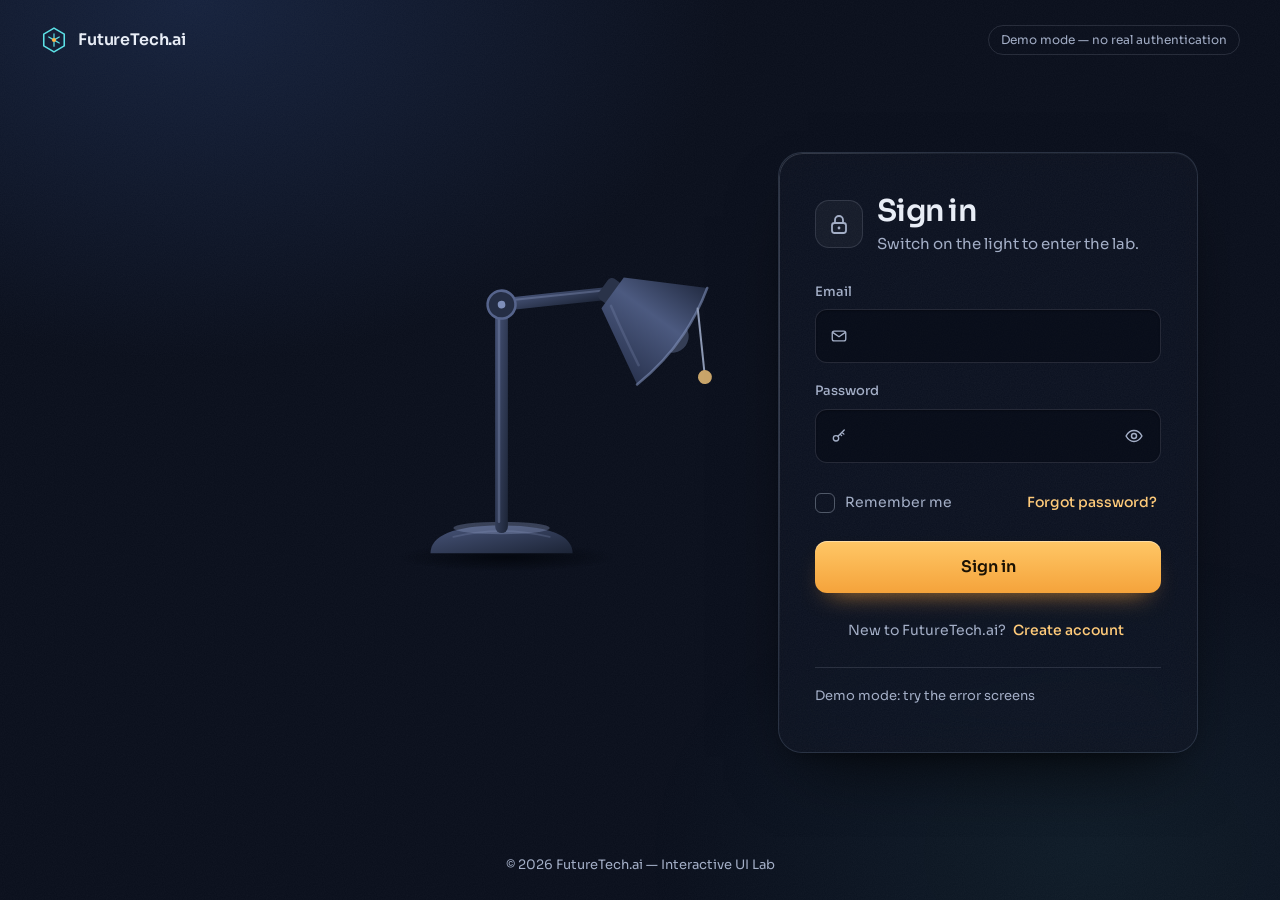
==== commit 4c1de052: "feat: installable PWA (manifest, icons, service worker, offline page, install button) Co-Authored-By" ====
--- a/dashboard.html
+++ b/dashboard.html
@@ -10,6 +10,8 @@
   <script src="js/vt-guard.js"></script>
 
   <link rel="icon" href="icons/favicon.svg" type="image/svg+xml">
+  <link rel="apple-touch-icon" href="icons/apple-touch-icon.png">
+  <link rel="manifest" href="manifest.webmanifest">
 
   <!-- Sora typeface (free, Google Fonts). The page falls back to system fonts if offline. -->
   <link rel="preconnect" href="https://fonts.googleapis.com">
--- a/css/base.css
+++ b/css/base.css
@@ -315,6 +315,9 @@
   .stage { column-gap: 72px; }
 }
 
+/* A page with only the card (offline page) */
+.stage.stage--single { grid-template-columns: minmax(0, 420px); justify-content: center; }
+
 /* Reduced motion: nothing moves or flickers; colour and opacity
    changes stay as short, simple fades. */
 @media (prefers-reduced-motion: reduce) {
--- a/css/card.css
+++ b/css/card.css
@@ -606,6 +606,7 @@
 }
 .notice__icon svg { width: 36px; height: 36px; }
 .notice--warn .notice__icon { color: var(--danger); background: rgba(255, 120, 120, 0.08); border-color: rgba(255, 138, 138, 0.28); }
+.notice h1,
 .notice h2 {
   margin: 14px 0 8px;
   font-size: 1.25rem;
